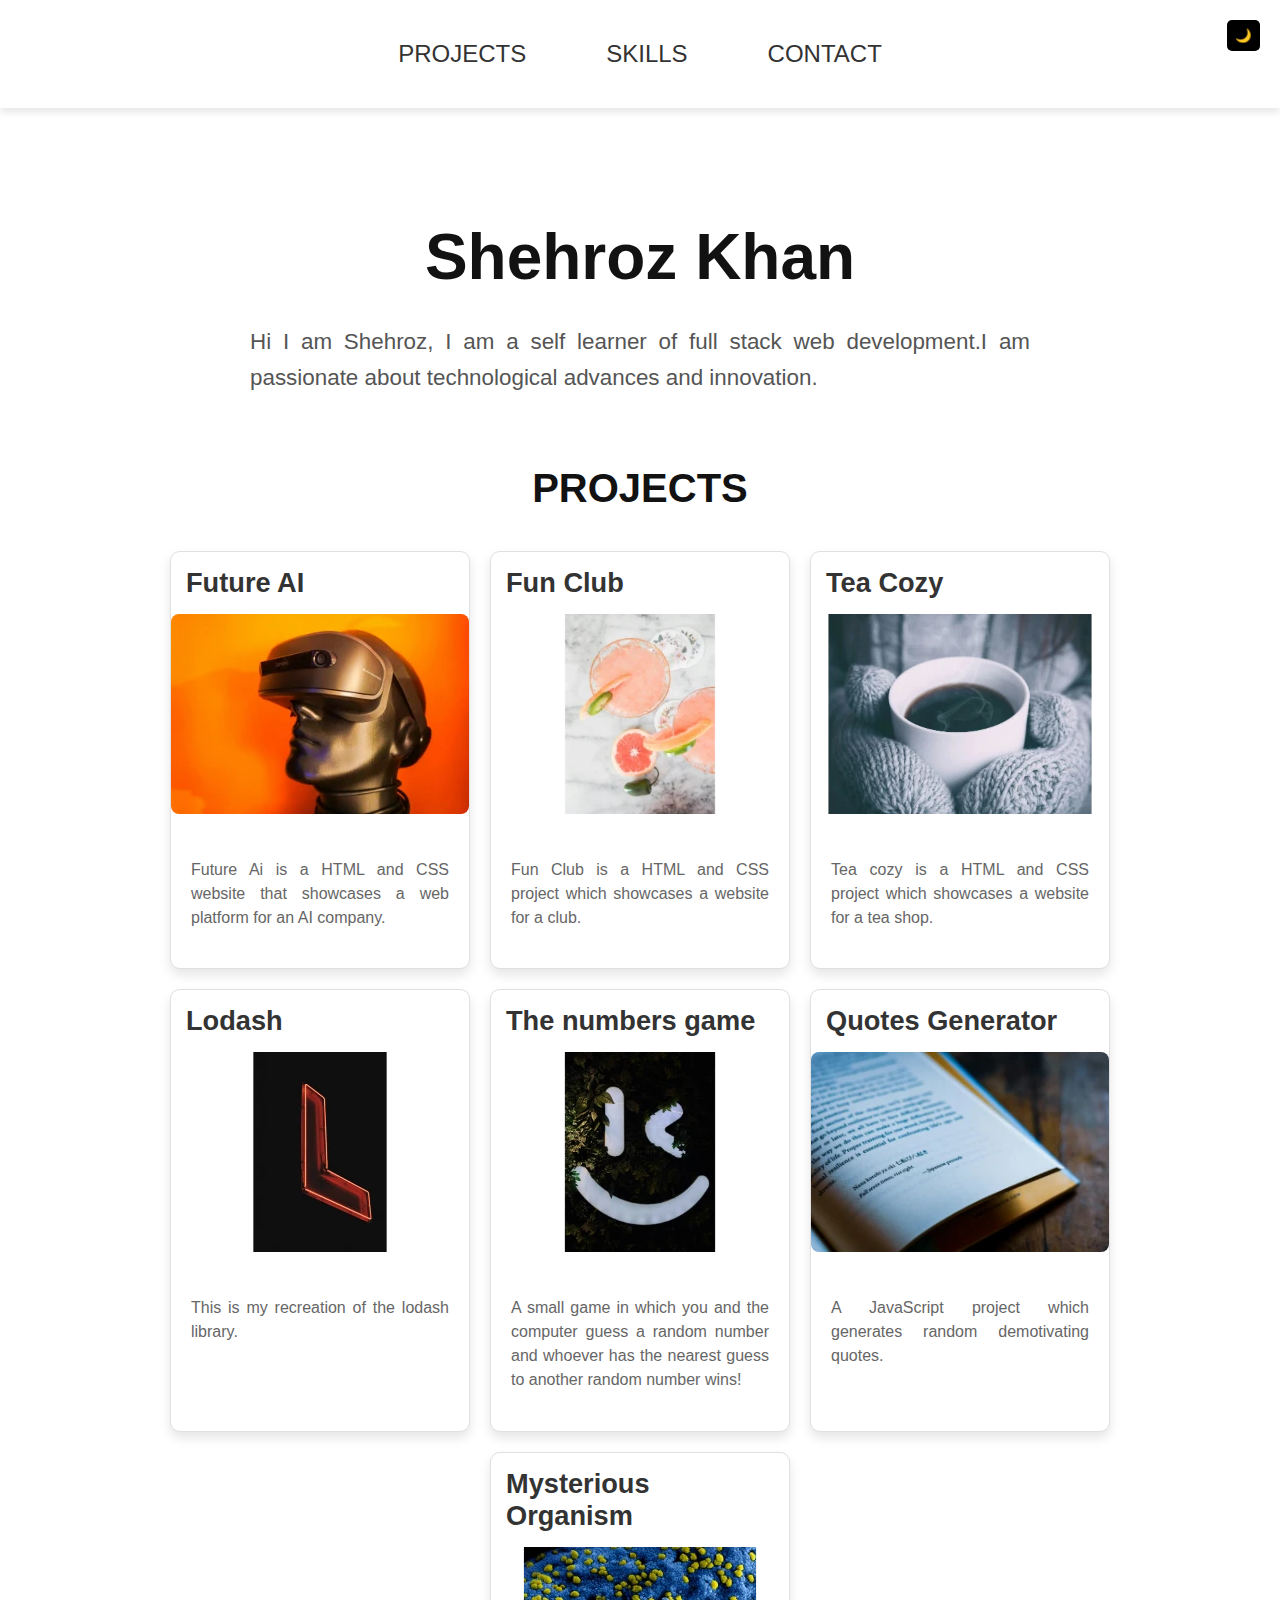
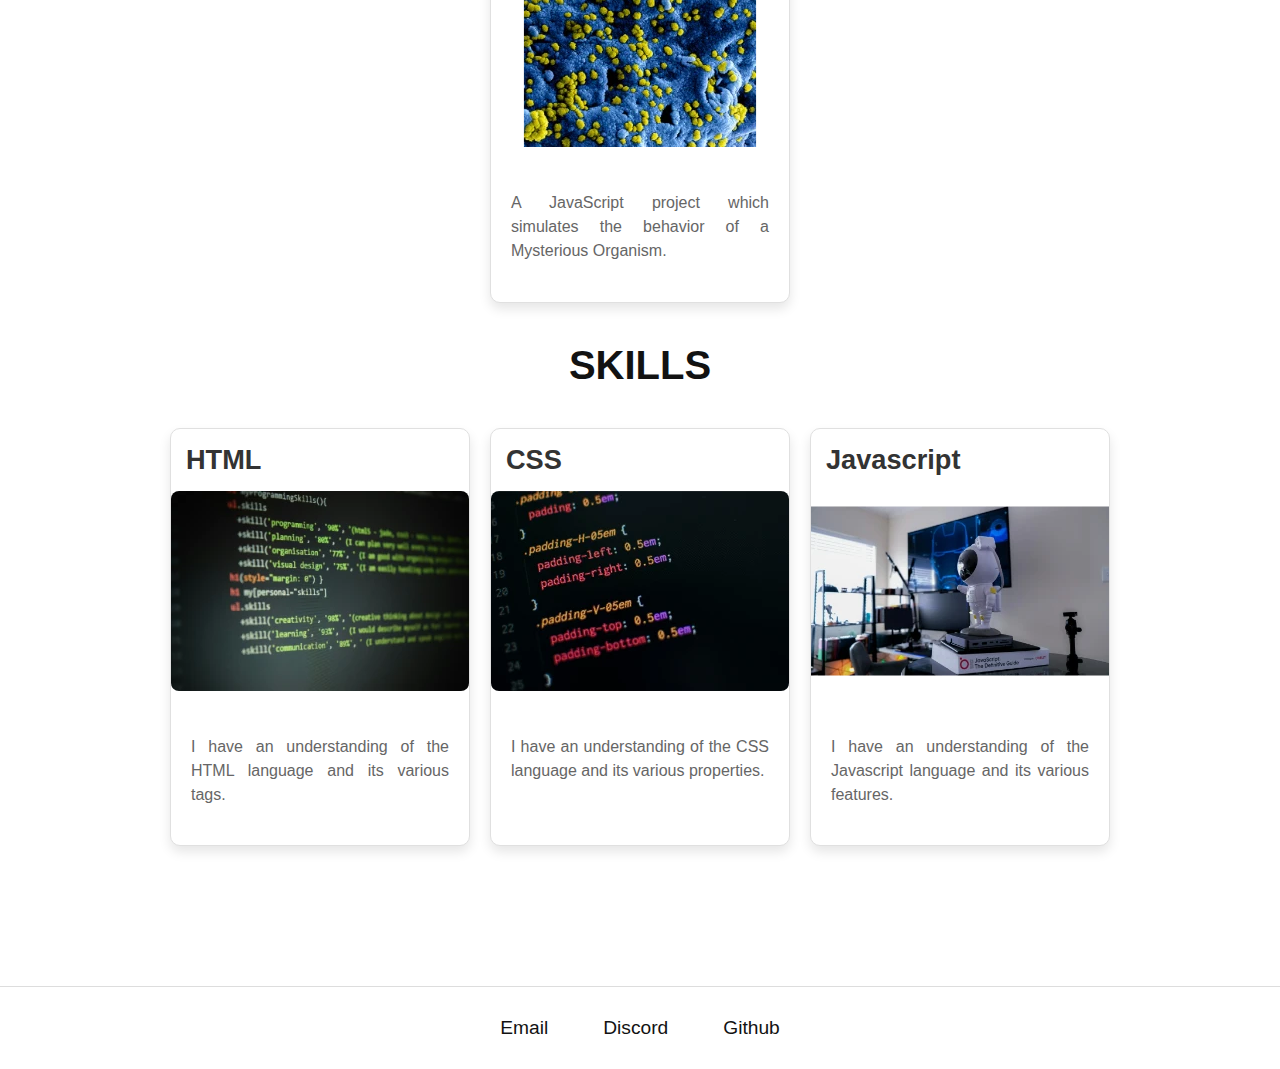
==== index.html @ 8da42824 "initial commit" ====
<!DOCTYPE html>
<html lang="en">
<head>
    <meta charset="UTF-8">
    <meta name="viewport" content="width=device-width, initial-scale=1.0">
    <title>Shehroz Portfolio</title>
    <link rel="stylesheet" href="./Resources/Code/stylesheet.css">
    <link rel="icon" href="./Resources/Images/favicon.png" type="image/x-icon">
</head>
<body>
    <header>
        <nav>
            <ul class="menu">
                <li id="projectsOption">PROJECTS</a></li>
                <li id="skillsOption">SKILLS</a></li>
                <li id="contactOption">CONTACT</a></li>
                <button id="theme-switch">🌙</button>
            </ul>
        </nav>
    </header>
    <main class="main">
        <section id="intro">
            <h1 id="introHeading">Shehroz Khan</h1> 
            <p id="introParagraph">Hi I am Shehroz, I am a self learner of full stack web development.I am passionate about technological advances and innovation.</p>
        </section>
        <section class="projects">
            <h2 id="projectsHeading">PROJECTS</h2>
            <div class="project-card" id="future-ai" data-url="./Resources/Projects/FutureAI/index.html">
              <h3 class="project-name">Future AI</h3>
              <img src="./Resources/Images/future-ai.webp" alt="Project 1 Image" class="project-image">
              <p class="project-description">Future Ai is a HTML and CSS website that showcases a web platform for an AI company.</p>
            </div>
            <div class="project-card" id="fun-club" data-url="./Resources/Projects/Fun Club/index.html">
              <h3 class="project-name">Fun Club</h3>
              <img src="./Resources/Images/fun-club.webp" alt="Project 2 Image" class="project-image">
              <p class="project-description">Fun Club is a HTML and CSS project which showcases a website for a club.</p>
            </div>
            <div  class="project-card" id="tea-cozy" data-url="./Resources/Projects/Tea Cozy/index.html">
              <h3 class="project-name">Tea Cozy</h3>
              <img src="./Resources/Images/tea-cozy.webp" alt="Project 3 Image" class="project-image">
              <p class="project-description">Tea cozy is a HTML and CSS project which showcases a website for a tea shop.</p>
            </div>
            <div   class="project-card" id="lodash" data-url="./Resources/Projects/Lodash/lodash.html">
                <h3 class="project-name">Lodash</h3>
                <img src="./Resources/Images/lodash.webp" alt="Project 5 Image" class="project-image">
                <p class="project-description">This is my recreation of the lodash library.</p>
            </div>
            <div  class="project-card" id="number-guesser" data-url="./Resources/Projects/number-guesser-starting/number.html">
                <h3 class="project-name">The numbers game</h3>
                <img src="./Resources/Images/number-guesser.webp" alt="Project 6 Image" class="project-image">
                <p class="project-description">A small game in which you and the computer guess a random number and whoever has the nearest guess to another random number wins! </p>
            </div>
            <div class="project-card" id="quotes-generator" data-url="./Resources/Projects/Demotivating Quotes Generator/demotivate.html">
                 <h3 class="project-name">Quotes Generator</h3>
                 <img src="./Resources/Images/quotes-generator.webp" alt="Project 7 Image" class="project-image">
                 <p class="project-description">A JavaScript project which generates random demotivating quotes.</p>
            </div>
            <div class="project-card" id="mysterious-organism" data-url="./Resources/Projects/Mysterious Organism/mysterious.html">
                <h3 class="project-name">Mysterious Organism</h3>
                <img src="./Resources/Images/mysterious .webp" alt="Project 8 Image" class="project-image">
                <p class="project-description"> A JavaScript project which simulates the behavior of a Mysterious Organism.</p>
            </div>
          </section>
        <section class="skills">
            <h2 id="skillsHeading">SKILLS</h2>
            <div class="skill-card">
                <h3 class="skill-name">HTML</h3>
                <img src="./Resources/Images/html.webp" alt="Skill 1 Image" class="skill-image">
                <p class="skill-description">I have an understanding of the HTML language and its various tags.</p>
            </div>
            <div class="skill-card">
                <h3 class="skill-name">CSS</h3>
                <img src="./Resources/Images/css.webp" alt="Skill 2 Image" class="skill-image">
                <p class="skill-description">I have an understanding of the CSS language and its various properties.</p>
            </div>
            <div class="skill-card">
                <h3 class="skill-name">Javascript</h3>
                <img src="./Resources/Images/javascript.webp" alt="Skill 3 Image" class="skill-image">
                <p class="skill-description">I have an understanding of the Javascript language and its various features.</p>
        </section>
    </main> 
    <footer id="footer">
        <ul class="socials">
            <li id="email">Email</a></li>
            <li id="discord">Discord</a></li>
            <li id="github">Github</a></li>
        </ul>
    </footer>
     <script src="./Resources/Code/script.js"></script>
</body>
</html>
---- Resources/Code/stylesheet.css ----
/* Reset and Base Styles */
* {
  box-sizing: border-box;
  margin: 0;
  padding: 0;
  font-family: 'Trebuchet MS', Arial, sans-serif;
}

/* Body Styling */
body {
  background-color: #f4f4f9;
  color: #121212;
}

/* Header */
header {
  background-color: #ffffff;
  padding: 20px;
  text-align: center;
  position: fixed;
  width: 100%;
  top: 0;
  box-shadow: 0 4px 8px rgba(0, 0, 0, 0.1);
  z-index: 1000;
}

header h1 {
  font-size: 2.5em;
  color: #121212;
  margin: 0;
}

/* Navigation Bar */
nav {
  width: 100%;
  background-color: #ffffff;
}

.menu {
  list-style-type: none;
  display: flex;
  justify-content: center;
  align-items: center;
  background-color: #ffffff;
  padding: 10px 0;
  gap: 20px;
}

.menu li {
  font-size: 1.5em;
  padding: 10px 15px;
  color: #333;
  cursor: pointer;
}

.menu li:hover {
  background-color: black;
  color: #ffffff;
  border-radius: 5px;
  transition: background-color 0.3s ease;
}

/* Main Section */
main {
  padding: 80px 20px;
  display: flex;
  flex-direction: column;
  align-items: center;
  background-color: #ffffff;
}

/* Introduction Section */
#intro {
  width: 100%;
  padding: 100px 20px 20px;
  text-align: center;
}

#intro h1 {
  font-size: 4em;
  color: #121212;
}

/* Paragraphs */
p {
  font-size: 1.5em;
  color: #555555;
  line-height: 1.6;
  text-align: justify;
  max-width: 800px;
  padding: 10px;
  margin: 20px auto;
}

/* Projects and Skills Section */
.projects, .skills {
  display: flex;
  flex-wrap: wrap;
  gap: 20px;
  justify-content: center;
  padding: 20px;
}

.projects h2, .skills h2 {
  font-size: 2.5em;
  color: #121212;
  margin-bottom: 20px;
  text-align: center;
  width: 100%;
}

.project-card, .skill-card {
  background-color: #ffffff;
  border-radius: 10px;
  box-shadow: 0 6px 12px rgba(0, 0, 0, 0.1);
  width: 280px;
  overflow: hidden;
  transition: transform 0.3s ease, box-shadow 0.3s ease;
  border: 1px solid #e0e0e0;
}

.project-card:hover, .skill-card:hover {
  transform: translateY(-5px);
  box-shadow: 0 8px 20px rgba(0, 0, 0, 0.2);
  cursor: pointer;
}

.project-name, .skill-name {
  font-size: 1.7em;
  color: #333333;
  padding: 15px;
}

.project-image, .skill-image {
  width: 100%;
  height: 100%; /* Makes the image fill the container's height */
  max-width: 300px;
  max-height: 200px;
  object-fit: cover; /* Ensures images are scaled to cover the area without distortion */
  border-radius: 8px;
}

.project-description, .skill-description {
  padding: 20px;
  color: #666666;
  font-size: 1em;
  line-height: 1.5;
}

/* Footer */
#footer {
  background-color: #ffffff;
  padding: 20px;
  text-align: center;
  font-size: 1.2em;
  color: #121212;
  border-top: 1px solid #ddd;
}

/* Socials */
.socials {
  list-style-type: none;
  padding: 0;
  display: flex;
  justify-content: center;
  gap: 15px;
}

.socials li {
  padding: 10px 20px;
  color: #121212;
  cursor: pointer;

}

.socials li:hover {
  background-color: black;
  color: #ffffff;
  border-radius: 5px;
  transition: background-color 0.3s ease;
}

/* Theme Switch Button */
#theme-switch {
  background-color: black;
    color: #333;
    padding: 8px;
    border: none;
    border-radius: 5px;
    cursor: pointer;
    position: fixed;
    top: 20px;
    right: 20px;
    z-index: 1000;
}

/* Dark Mode Button */
body.darkmode #theme-switch {
  background-color: #e8eaf6;
}

/* Dark Mode Styling */
body.darkmode {
  background-color: #121212;
  color: #e0e0e0; /* Changed color for better contrast */
}

body.darkmode header, 
body.darkmode nav, 
body.darkmode #footer,
body.darkmode header nav .menu,
body.darkmode header nav .menu li
{
  background-color: #000 !important;
  color: #f1f1f1 !important;
}



body.darkmode .project-card, 
body.darkmode .skill-card
{
  background-color: #222222; /* Darker background for project and skill cards */
  color: #ffffff;
  border: 1px solid #444444;
}

body.darkmode .main {
    background-color: rgb(7, 11, 29);
    color: rgb(255, 255, 255);
}

body.darkmode .socials,
body.darkmode .menu li, 
body.darkmode .socials li {
  background-color: black !important;
  color: #f1f1f1;
}

body.darkmode .menu li:hover, 
body.darkmode .socials li:hover {
  background-color: white !important; /* Lighter hover color for contrast */
  color: black !important; /* Darker text color for contrast */
}

/* Media Queries */

/* 2K Screens (2560px and above) */
@media (min-width: 2560px) {
  .menu {
    gap: 100px; /* Increased gap for better spacing */
  }

  .menu li {
    font-size: 3em;
  }

  main {
    padding: 150px 80px; 
  }

  #intro  {
    font-size: 2em; 
  }

  p {
    font-size: 2em; 
  }

  .projects h2, .skills h2 {
    font-size: 3em; 
  }

  .projects, .skills {
    gap: 40px;
    width:  80%;

  }
  .project-card, .skill-card {
    height:  600px; 
    margin:  20px; 
  }

  .project-name, .skill-name {
    font-size: 2em; 
  }

  .project-description, .skill-description {
    font-size: 2em; 
  }

  #footer {
    font-size: 1.8em; /* Larger footer font size */
  }

  /* Additional adjustments for better layout */
  header h1 {
    font-size: 3.5em; /* Larger header font size */
  }

  .socials li {
    font-size: 1.8em; /* Larger social icons for better visibility */
  }

  #theme-switch {
    height: 60px; /* Increased size of the theme switch */
    width: 60px; /* Increased size of the theme switch */
  }
}


/* Large screens (desktop) */
@media (min-width: 1200px) {
  .menu {
      gap: 50px; 
  }

  main {
      padding: 120px 60px; /* Increased padding for larger screens */
  }

  #intro h1 {
      font-size: 4em; /* Larger intro font */
  }

  p {
      font-size: 1.4em; /* Adjusted paragraph font size */
  }

  .project-card, .skill-card {
      width: 300px; /* Larger card width */
  }
}

/* Medium screens (tablets) */
@media (max-width: 1199px) and (min-width: 768px) {
  .menu {
      flex-direction: row;
      align-items: center;
      gap: 30px; /* Adjusted gap for medium screens */
  }

  .project-card, .skill-card {
      width: 45%; /* More flexible card width */
      margin: 10px;
  }

  header h1 {
      font-size: 2.5em; /* Adjusted header font size */
  }

  p {
      font-size: 1.3em; /* Adjusted paragraph font size */
  }
}

/* Small screens (phones) */
@media (max-width: 767px) {
  header h1 {
      font-size: 2em; /* Smaller header font size */
  }

  .menu {
      flex-direction: column;
      align-items: center;
      gap: 10px; /* Adjusted gap for small screens */;
    }

  .menu li {
      font-size: 1.2em; /* Smaller menu items */
      padding: 10px; /* Adjusted padding for smaller screens */
  }

  #intro {
      padding-top: 150px; /* Adjusted padding for smaller screens */
  }

  .project-card, .skill-card {
      width: 100%; /* Full width for cards */
      margin: 10px 0; /* Vertical margin */
  }

  .socials {
      gap: 10px; /* Adjusted gap for smaller screens */
      justify-content: center;
      display: flex;
      flex-direction: column;
  }
  .socials li {
      font-size: 1.2em; /* Smaller social icons */
  }

  #theme-switch {
      top: 80px; /* Adjusted position for smaller screens */
      right: 10px; /* Adjusted position for smaller screens */
  }
}


@media (max-width: 600px) {
  #intro h1 {
      font-size: 2.5em; /* Smaller intro font */
  }

  p {
      font-size: 1.1em; /* Smaller paragraph font size */
      padding: 5px; /* Adjusted padding for smaller screens */
  }

  #theme-switch {
      height: 40px; /* Increased size of the theme switch */
      width: 40px; /* Increased size of the theme switch */
  }
}
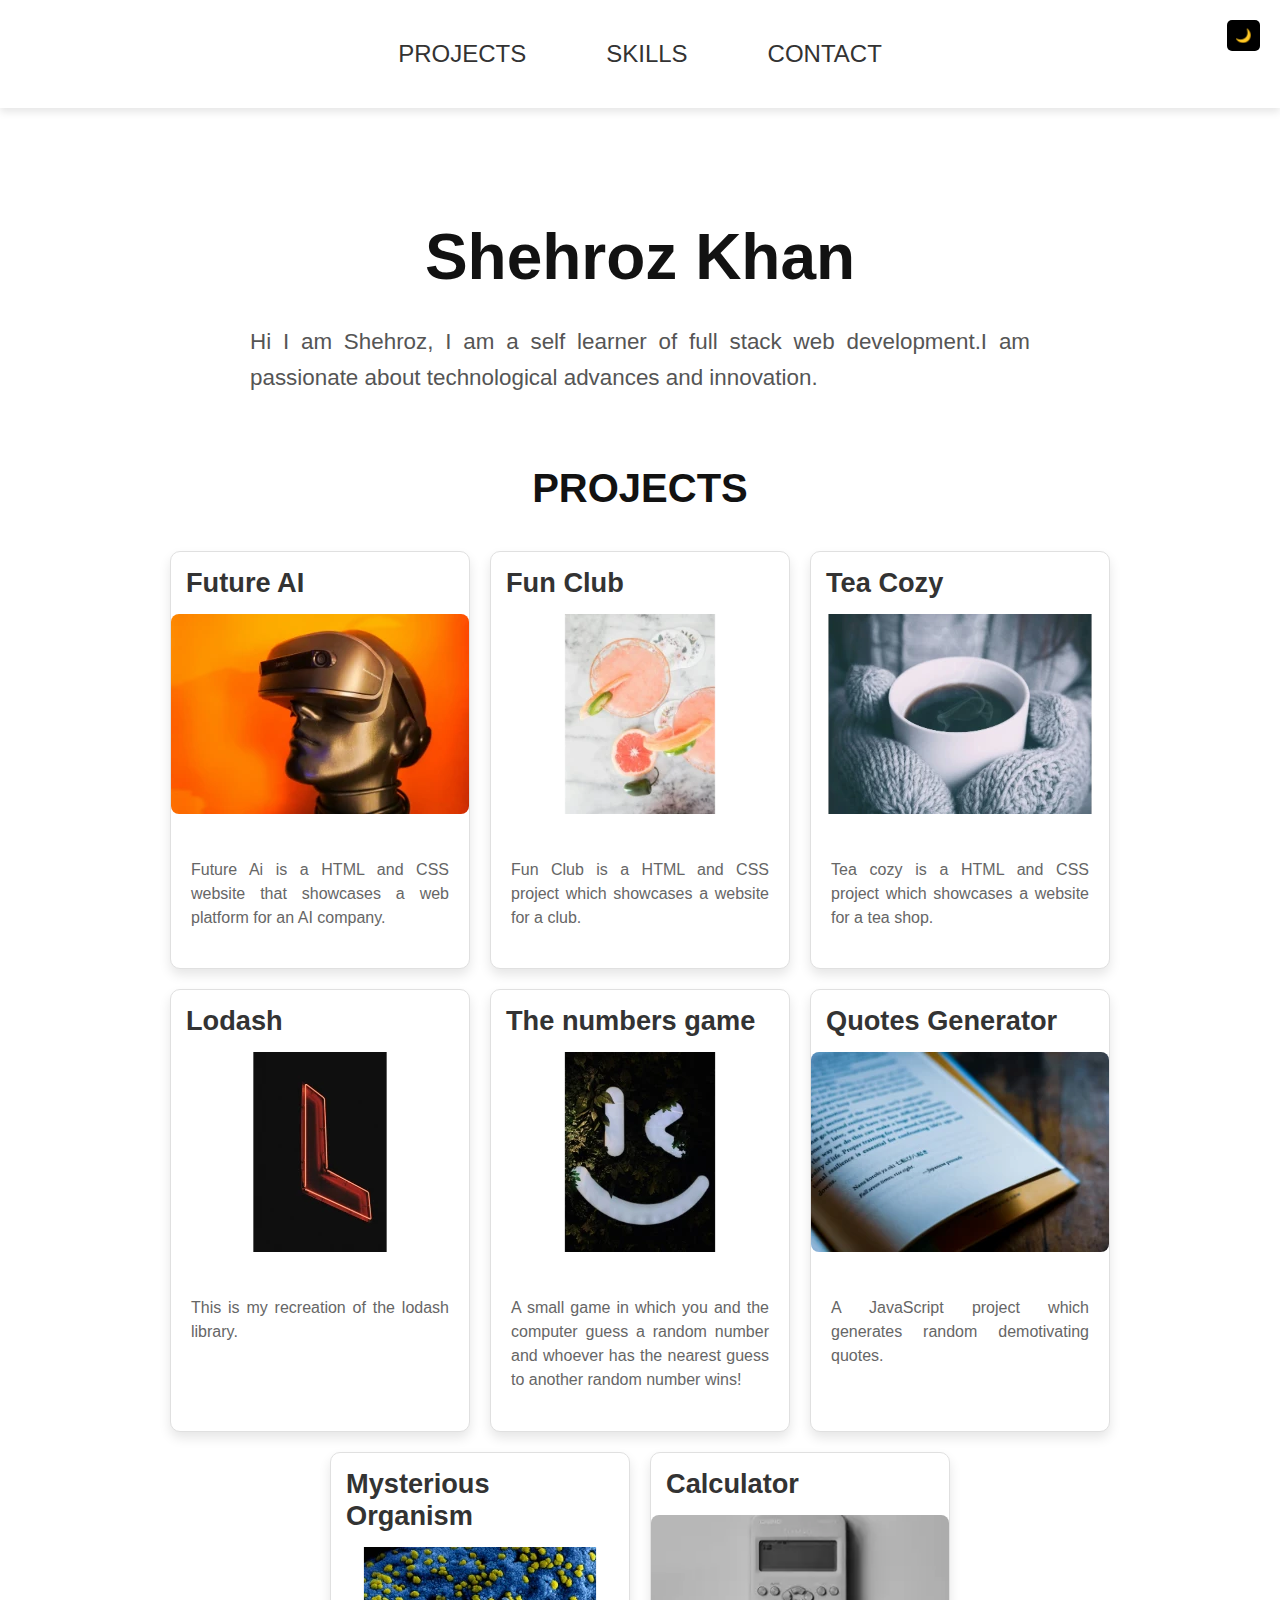
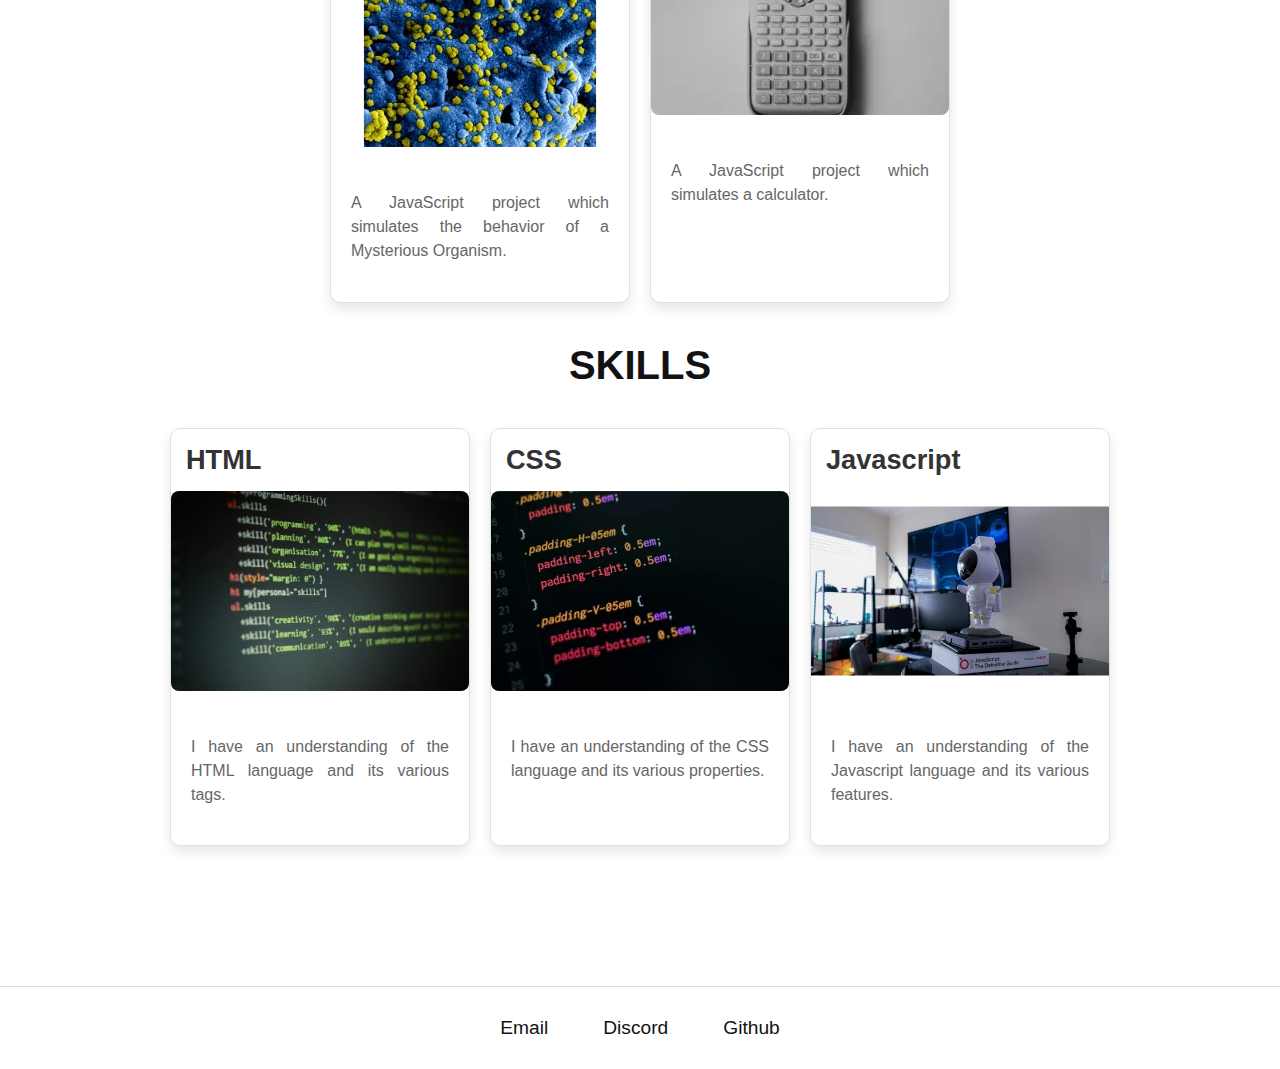
==== commit bbb729e7: "added calculator" ====
--- a/index.html
+++ b/index.html
@@ -60,6 +60,11 @@
                 <img src="./Resources/Images/mysterious .webp" alt="Project 8 Image" class="project-image">
                 <p class="project-description"> A JavaScript project which simulates the behavior of a Mysterious Organism.</p>
             </div>
+            <div class="project-card" id="calculator" data-url="./Resources/Projects/Calculator/index.html">
+                <h3 class="project-name">Calculator</h3>
+                <img src="./Resources/Images/calculator.webp" alt="Project 9 Image" class="project-image">
+                <p class="project-description">A JavaScript project which simulates a calculator.</p>
+            </div>
           </section>
         <section class="skills">
             <h2 id="skillsHeading">SKILLS</h2>
--- a/Resources/Code/stylesheet.css
+++ b/Resources/Code/stylesheet.css
@@ -51,6 +51,12 @@
   padding: 10px 15px;
   color: #333;
   cursor: pointer;
+  display: inline-block;
+  text-align: center;
+  text-decoration: none;
+  transition: background-color 0.3s ease;
+  border-radius: 5px;
+  position: relative;
 }
 
 .menu li:hover {
@@ -213,6 +219,7 @@
 {
   background-color: #000 !important;
   color: #f1f1f1 !important;
+  display: inline-block;
 }
 
 
@@ -235,6 +242,7 @@
 body.darkmode .socials li {
   background-color: black !important;
   color: #f1f1f1;
+  display: inline-block;
 }
 
 body.darkmode .menu li:hover, 
@@ -369,6 +377,11 @@
   .menu li {
       font-size: 1.2em; /* Smaller menu items */
       padding: 10px; /* Adjusted padding for smaller screens */
+      display: inline-block;
+  }
+
+  .menu li.hide {
+    display: none;
   }
 
   #intro {
